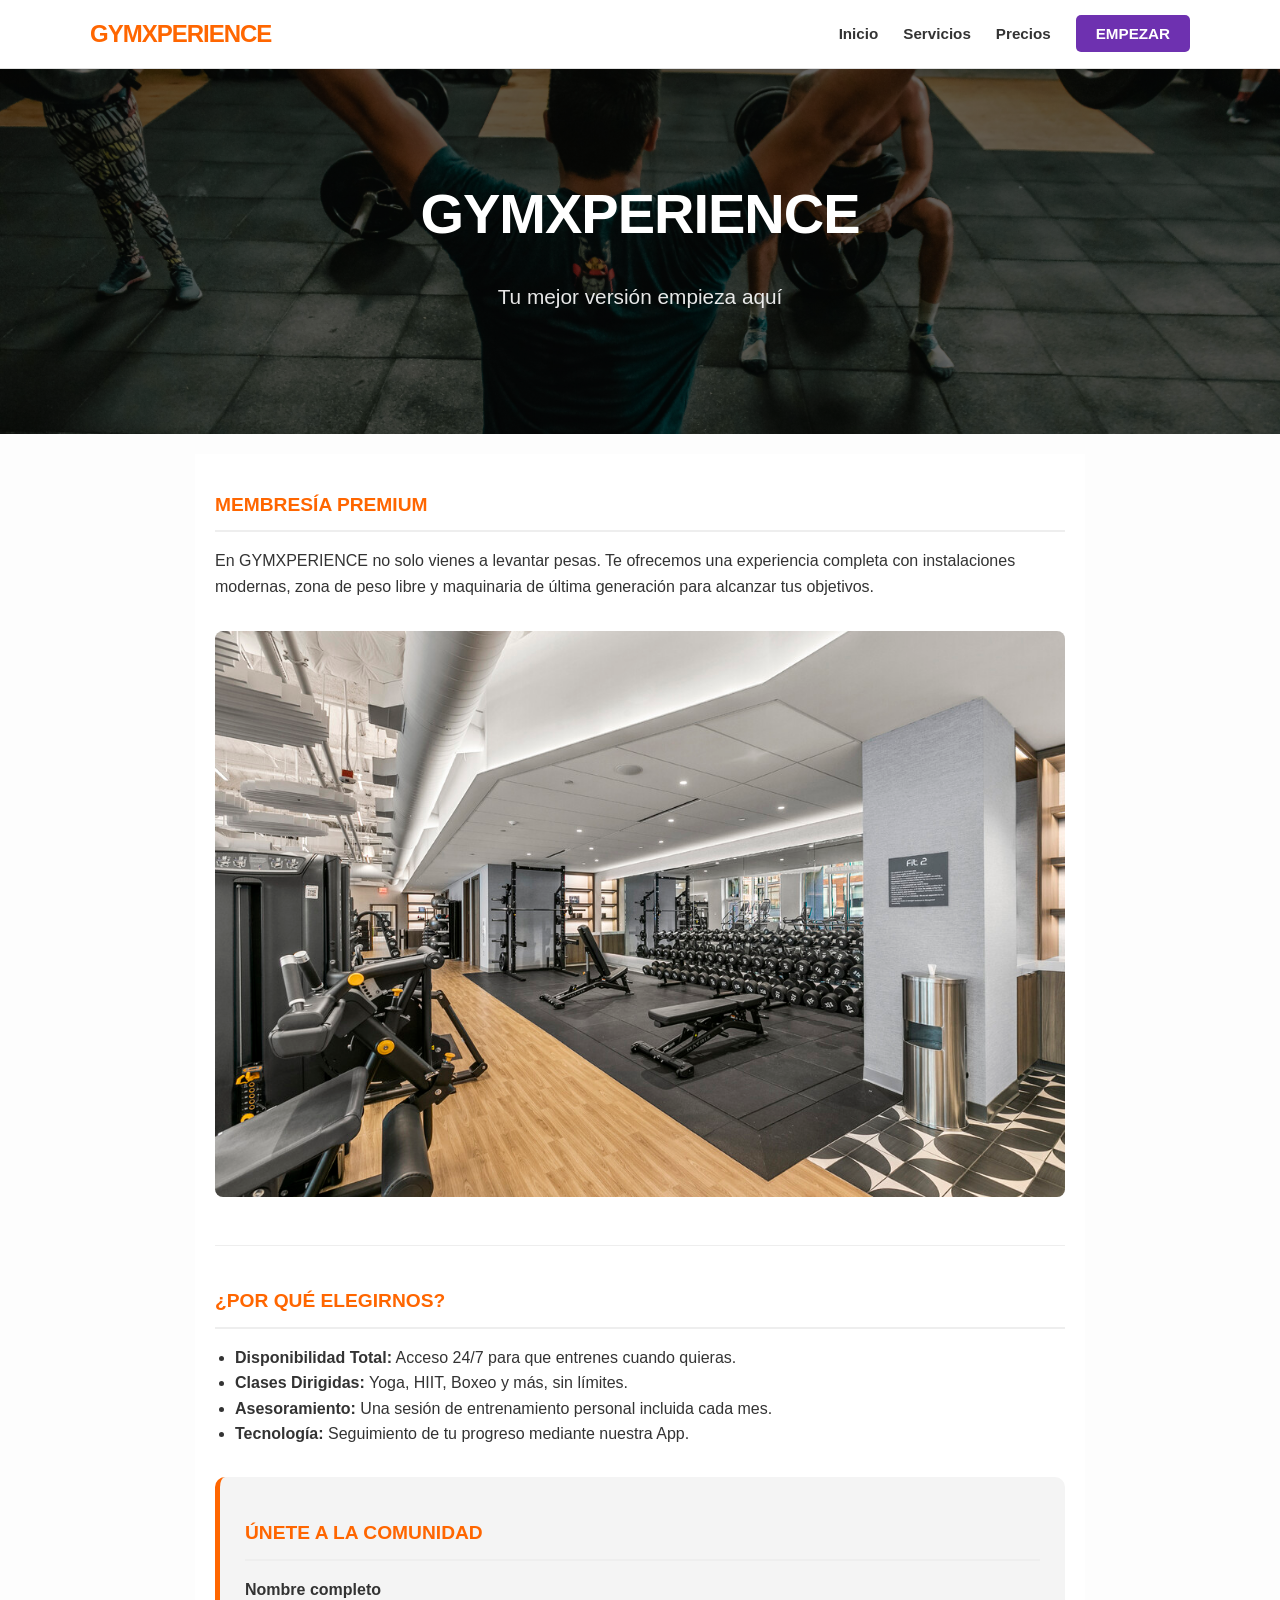
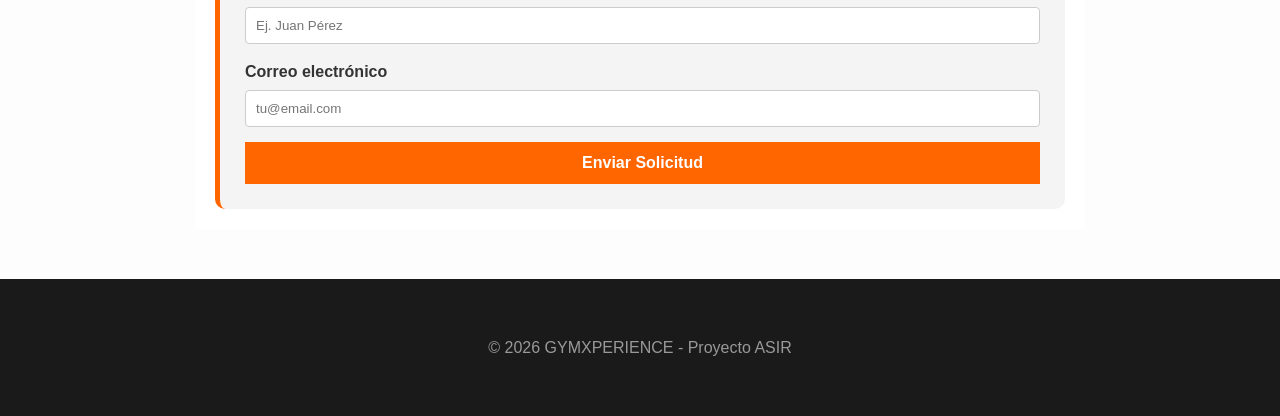
==== index.html @ 52060c1e "Refactor index.html structure and styles Updated header styles and removed unnecessary whitespace." ====
<!DOCTYPE html>
<html lang="es">
<head>
    <meta charset="UTF-8">
    <meta name="viewport" content="width=device-width, initial-scale=1.0">
    <title>GYMXPERIENCE | Entrena a otro nivel</title>
    <link rel="stylesheet" href="estilos.css">
</head>
<body>

    <nav class="navbar">
        <div class="nav-container">
            <a href="index.html" class="logo">GYMXPERIENCE</a>
            <ul class="nav-menu">
                <li><a href="index.html">Inicio</a></li>
                <li><a href="servicios.html">Servicios</a></li>
                <li><a href="tarifas.html">Precios</a></li>
                <li><a href="contacto.html" class="btn-nav">EMPEZAR</a></li>
            </ul>
        </div>
    </nav>

<header style="background: linear-gradient(rgba(0,0,0,0.6), rgba(0,0,0,0.6)), url('imagenes/1p.jpg') no-repeat center center/cover; padding: 100px 20px; text-align: center; color: white;">
    <h1 style="font-size: 3.5rem; margin: 0; font-weight: 900; letter-spacing: -1px; text-transform: uppercase;">GYMXPERIENCE</h1>
    <p style="font-size: 1.3rem; opacity: 0.9;">Tu mejor versión empieza aquí</p>
</header>
    <main class="main-content">
        
        <section id="sobre-nosotros">
            <h2>MEMBRESÍA PREMIUM</h2>
            <p>En GYMXPERIENCE no solo vienes a levantar pesas. Te ofrecemos una experiencia completa con instalaciones modernas, zona de peso libre y maquinaria de última generación para alcanzar tus objetivos.</p>
            <img src="imagenes/gym-interior.jpg" alt="Instalaciones" style="width: 100%; border-radius: 8px; margin-top: 15px;">
        </section>

        <hr style="margin: 40px 0; border: 0; border-top: 1px solid #eee;">

        <section id="beneficios">
            <h2>¿POR QUÉ ELEGIRNOS?</h2>
            <ul style="padding-left: 20px;">
                <li><strong>Disponibilidad Total:</strong> Acceso 24/7 para que entrenes cuando quieras.</li>
                <li><strong>Clases Dirigidas:</strong> Yoga, HIIT, Boxeo y más, sin límites.</li>
                <li><strong>Asesoramiento:</strong> Una sesión de entrenamiento personal incluida cada mes.</li>
                <li><strong>Tecnología:</strong> Seguimiento de tu progreso mediante nuestra App.</li>
            </ul>
        </section>

        <section class="registro" id="contacto">
            <h2>ÚNETE A LA COMUNIDAD</h2>
            <form action="#">
                <div class="campo">
                    <label>Nombre completo</label>
                    <input type="text" placeholder="Ej. Juan Pérez" required>
                </div>
                <div class="campo">
                    <label>Correo electrónico</label>
                    <input type="email" placeholder="tu@email.com" required>
                </div>
                <button type="submit">Enviar Solicitud</button>
            </form>
        </section>

    </main>

    <footer>
        <p>&copy; 2026 GYMXPERIENCE - Proyecto ASIR</p>
    </footer>

</body>
</html>
---- estilos.css ----
body {
    font-family: 'Helvetica', Arial, sans-serif;
    line-height: 1.6;
    margin: 0;
    padding: 0;
    color: #333;
    background-color: #fdfdfd;
}

.navbar {
    background-color: #ffffff;
    border-bottom: 1px solid #e0e0e0;
    padding: 15px 0;
    position: sticky; 
    top: 0;
    z-index: 1000;
}

.nav-container {
    max-width: 1100px;
    margin: 0 auto;
    display: flex;
    justify-content: space-between;
    align-items: center;
    padding: 0 20px;
}

.logo {
    font-size: 1.5rem;
    font-weight: 900;
    color: #ff6600; 
    text-decoration: none;
    letter-spacing: -1px;
}

.nav-menu {
    list-style: none;
    display: flex;
    align-items: center;
    margin: 0;
    padding: 0;
}

.nav-menu li {
    margin-left: 25px;
}

.nav-menu a {
    text-decoration: none;
    color: #333;
    font-weight: 600;
    font-size: 0.95rem;
    transition: 0.3s;
}

.nav-menu a:hover {
    color: #ff6600;
}

.btn-nav {
    background-color: #6e31b0; 
    color: white !important;
    padding: 10px 20px;
    border-radius: 5px;
    text-transform: uppercase;
}

.btn-nav:hover {
    background-color: #56258d;
    transform: translateY(-2px);
}

header {
    background: linear-gradient(135deg, #1a1a1a 0%, #333 100%);
    color: #fff;
    padding: 3rem 1rem;
    text-align: center;
}

header h1 {
    margin: 0;
    font-size: 2.5rem;
    letter-spacing: 2px;
}

.main-content {
    max-width: 850px;
    margin: 20px auto;
    padding: 20px;
    background: white;
}

h2 {
    color: #ff6600;
    text-transform: uppercase;
    font-size: 1.2rem;
    border-bottom: 2px solid #eee;
    padding-bottom: 10px;
}

table {
    width: 100%;
    border-collapse: collapse;
    margin: 20px 0;
    background: white;
}

th {
    background-color: #ff6600;
    color: white;
    text-align: left;
}

td, th {
    padding: 12px;    border: 1px solid #eee;
}

.registro {
    background: #f4f4f4;
    padding: 25px;
    border-radius: 10px;
    border-left: 5px solid #ff6600;
    margin-top: 30px;
}

.campo {
    margin-bottom: 15px;
}

label {
    display: block;
    font-weight: bold;
    margin-bottom: 5px;
}

input, select {
    width: 100%;
    padding: 10px;
    border: 1px solid #ccc;
    border-radius: 4px;
    box-sizing: border-box;
}

button {
    background: #ff6600;
    color: white;
    border: none;
    padding: 12px 25px;
    font-weight: bold;
    cursor: pointer;
    transition: 0.3s;
    width: 100%;
    font-size: 1rem;
}

button:hover {
    background: #333;
}

footer {
    text-align: center;
    padding: 40px 20px;
    background-color: #1a1a1a;
    color: #999;
    margin-top: 50px;
}
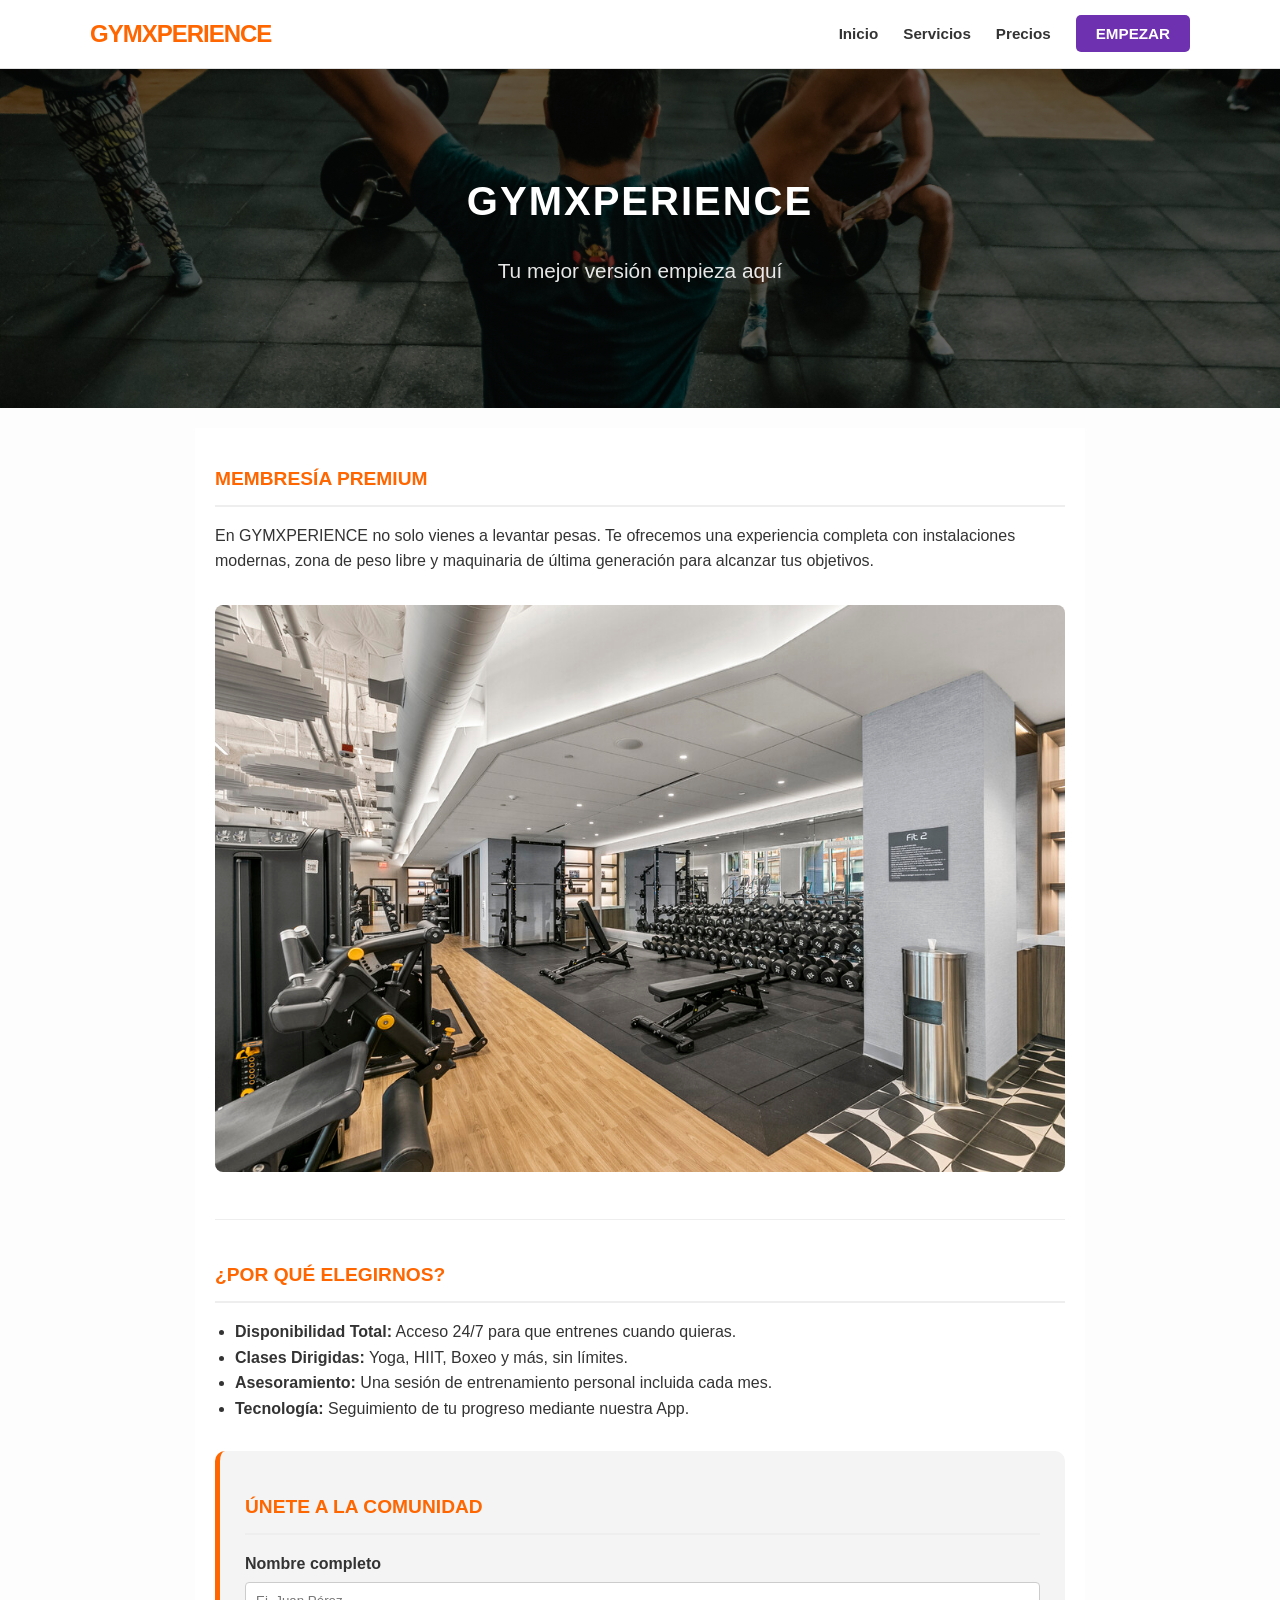
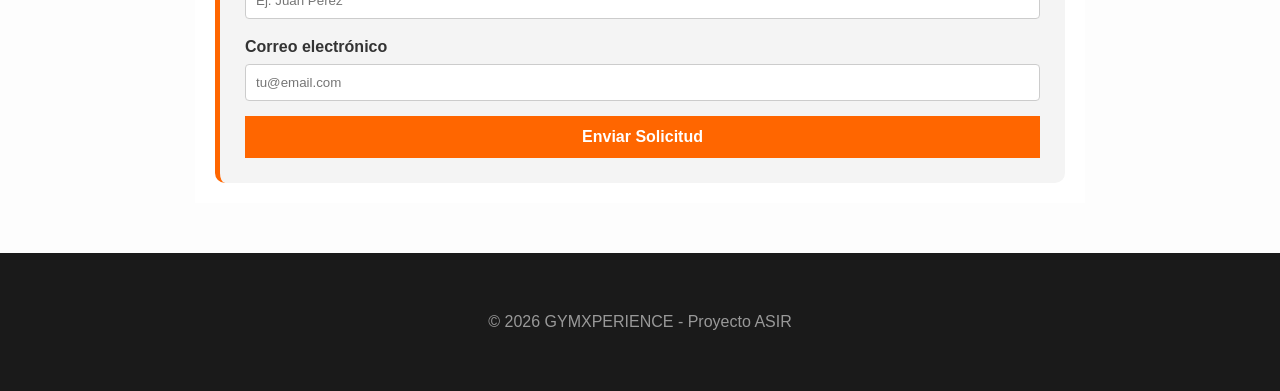
==== commit 71e50914: "Update index.html" ====
--- a/index.html
+++ b/index.html
@@ -21,7 +21,7 @@
     </nav>
 
 <header style="background: linear-gradient(rgba(0,0,0,0.6), rgba(0,0,0,0.6)), url('imagenes/1p.jpg') no-repeat center center/cover; padding: 100px 20px; text-align: center; color: white;">
-    <h1 style="font-size: 3.5rem; margin: 0; font-weight: 900; letter-spacing: -1px; text-transform: uppercase;">GYMXPERIENCE</h1>
+    <h1>GYMXPERIENCE</h1>
     <p style="font-size: 1.3rem; opacity: 0.9;">Tu mejor versión empieza aquí</p>
 </header>
     <main class="main-content">
@@ -89,3 +89,4 @@
 
 
 
+
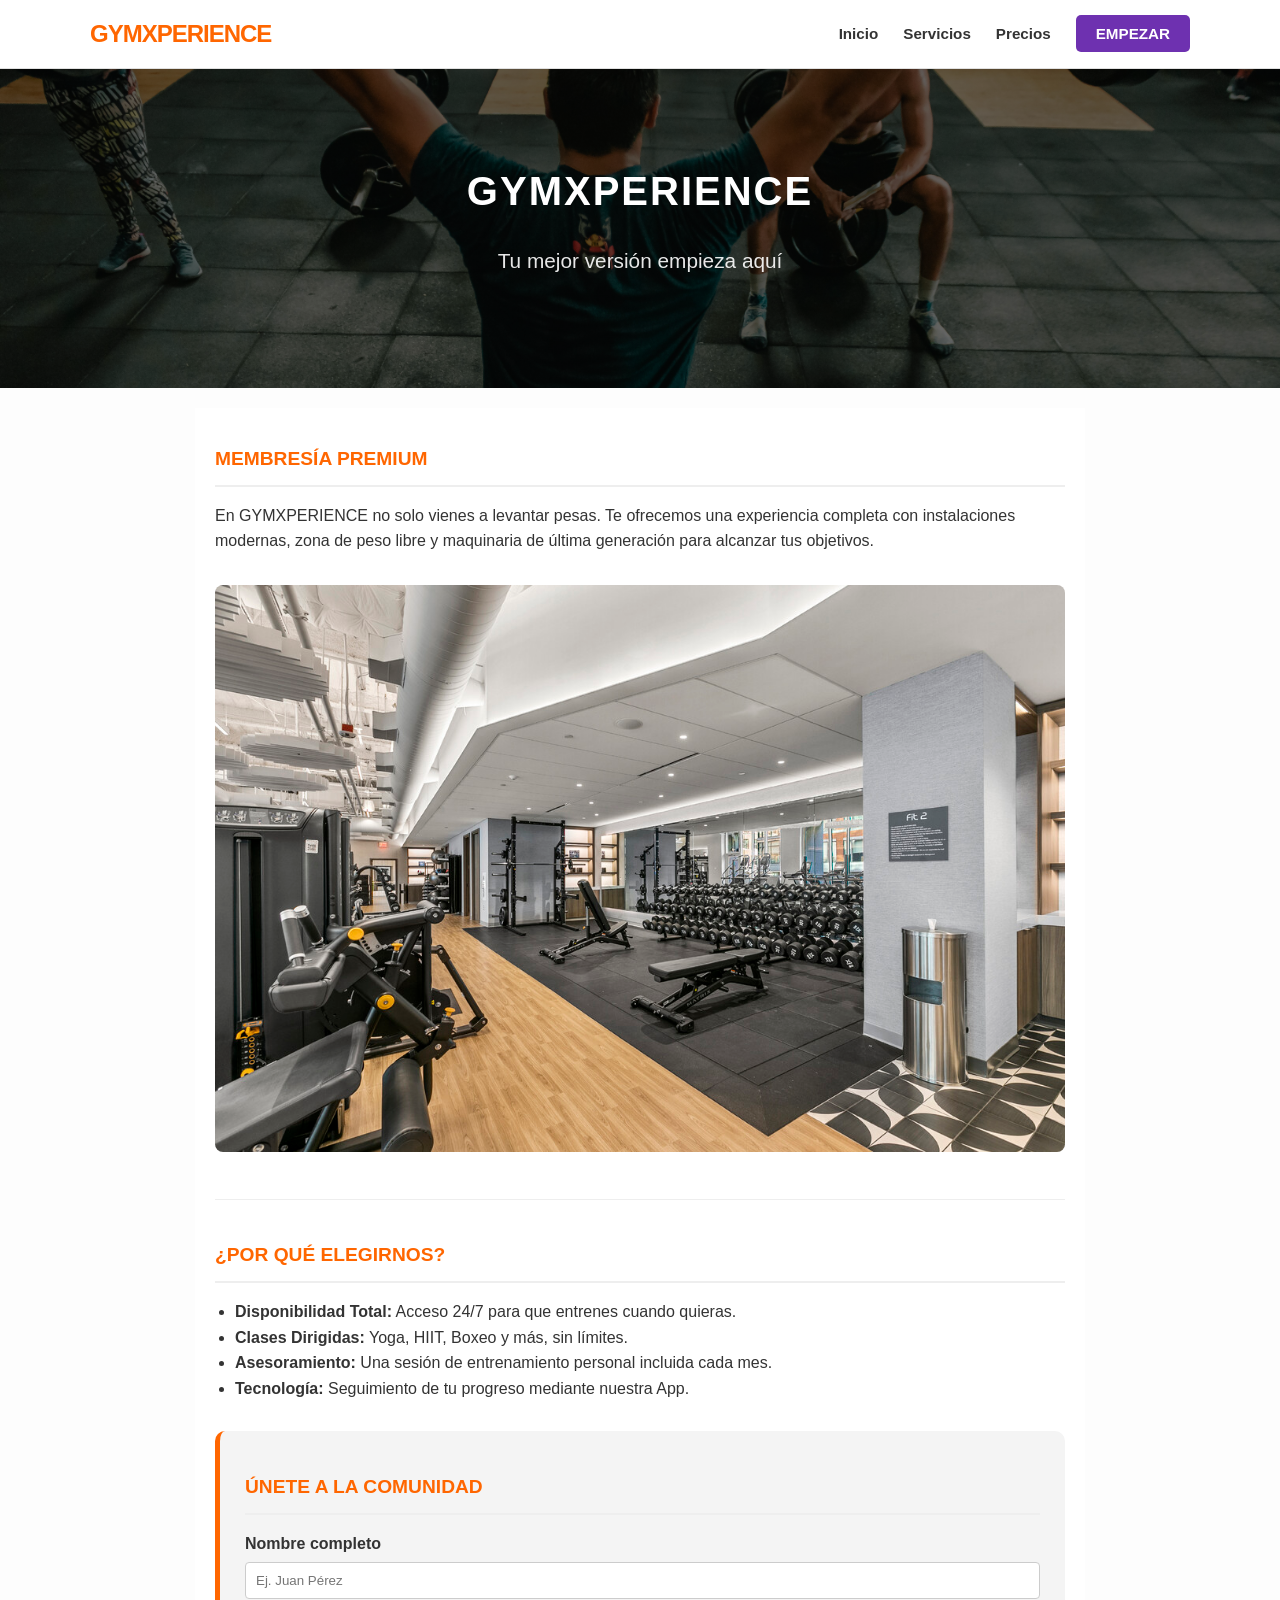
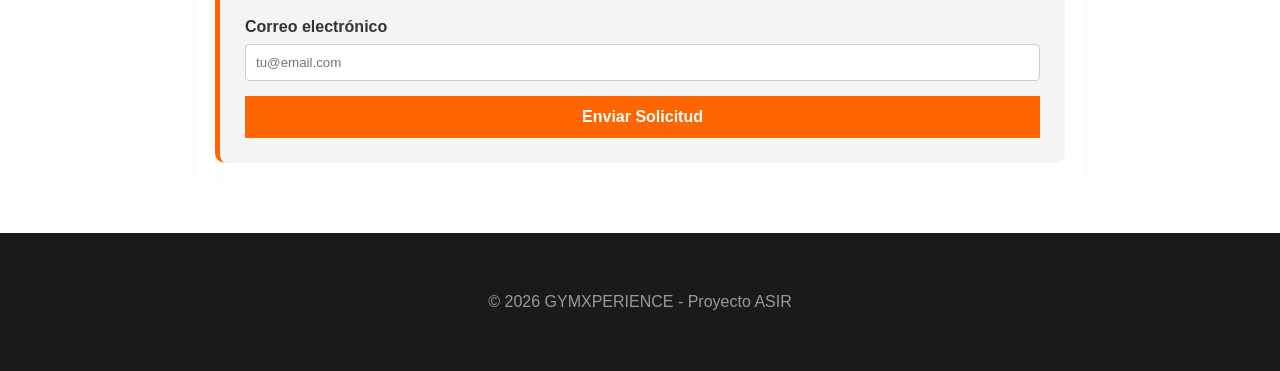
==== commit 40270469: "Refactor index.html structure and styles Adjusted header padding and cleaned up HTML structure." ====
--- a/index.html
+++ b/index.html
@@ -20,7 +20,7 @@
         </div>
     </nav>
 
-<header style="background: linear-gradient(rgba(0,0,0,0.6), rgba(0,0,0,0.6)), url('imagenes/1p.jpg') no-repeat center center/cover; padding: 100px 20px; text-align: center; color: white;">
+<header style="background: linear-gradient(rgba(0,0,0,0.6), rgba(0,0,0,0.6)), url('imagenes/1p.jpg') no-repeat center center/cover; padding: 90px 20px; text-align: center; color: white;">
     <h1>GYMXPERIENCE</h1>
     <p style="font-size: 1.3rem; opacity: 0.9;">Tu mejor versión empieza aquí</p>
 </header>
@@ -90,3 +90,4 @@
 
 
 
+
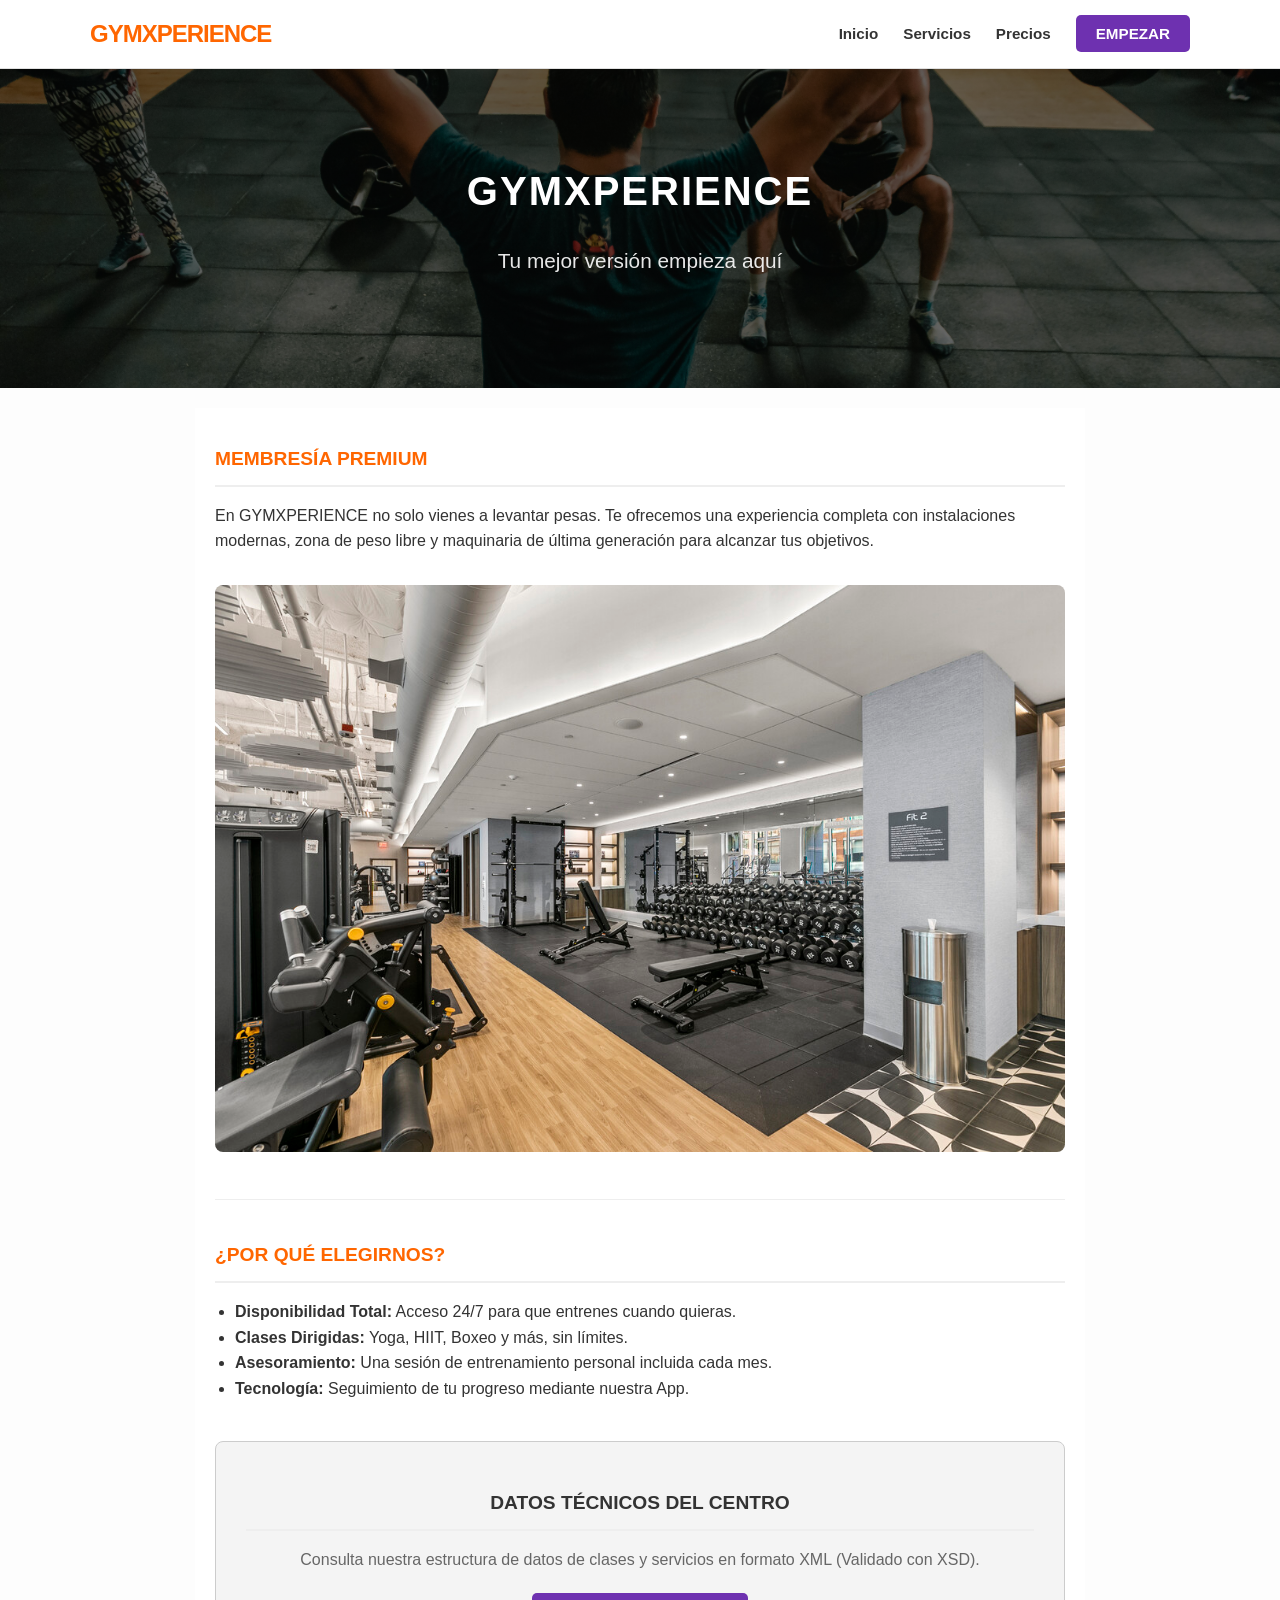
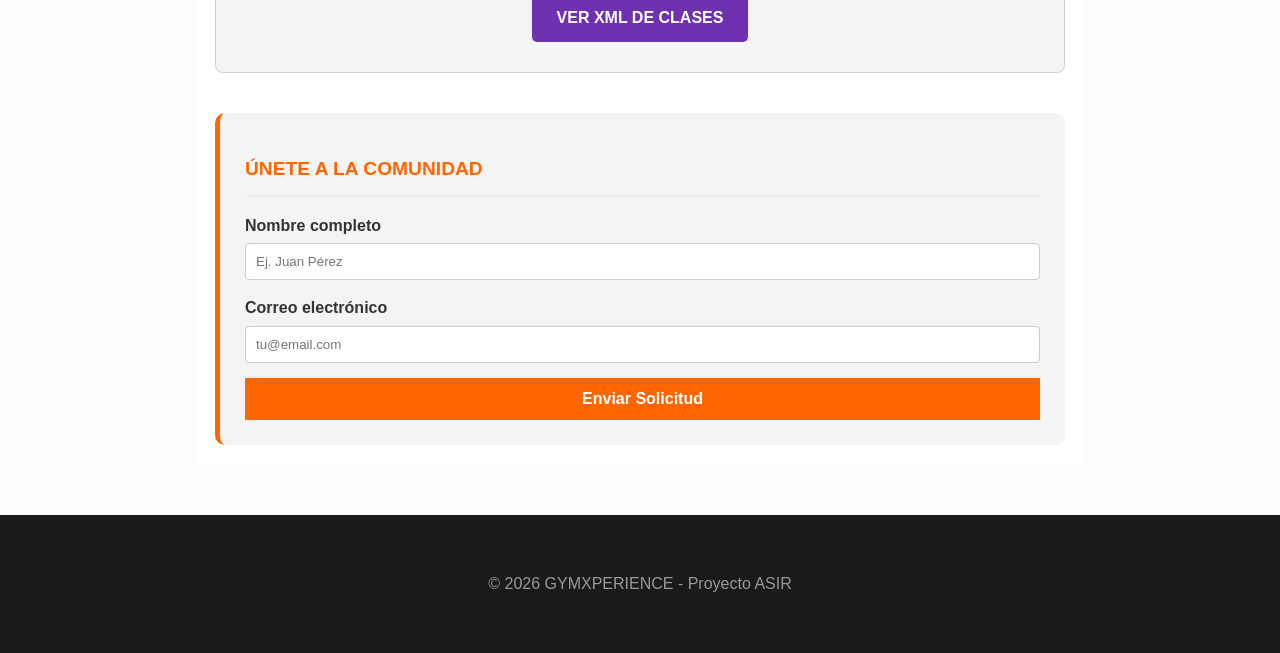
==== commit a126a4e4: "Update index.html" ====
--- a/index.html
+++ b/index.html
@@ -20,10 +20,11 @@
         </div>
     </nav>
 
-<header style="background: linear-gradient(rgba(0,0,0,0.6), rgba(0,0,0,0.6)), url('imagenes/1p.jpg') no-repeat center center/cover; padding: 90px 20px; text-align: center; color: white;">
-    <h1>GYMXPERIENCE</h1>
-    <p style="font-size: 1.3rem; opacity: 0.9;">Tu mejor versión empieza aquí</p>
-</header>
+    <header style="background: linear-gradient(rgba(0,0,0,0.6), rgba(0,0,0,0.6)), url('imagenes/1p.jpg') no-repeat center center/cover; padding: 90px 20px; text-align: center; color: white;">
+        <h1>GYMXPERIENCE</h1>
+        <p style="font-size: 1.3rem; opacity: 0.9;">Tu mejor versión empieza aquí</p>
+    </header>
+
     <main class="main-content">
         
         <section id="sobre-nosotros">
@@ -42,6 +43,15 @@
                 <li><strong>Asesoramiento:</strong> Una sesión de entrenamiento personal incluida cada mes.</li>
                 <li><strong>Tecnología:</strong> Seguimiento de tu progreso mediante nuestra App.</li>
             </ul>
+        </section>
+
+        <section id="horarios-xml" style="margin: 40px 0; background: #f4f4f4; padding: 30px; border-radius: 8px; text-align: center; border: 1px solid #ccc;">
+            <h2 style="color: #333;">DATOS TÉCNICOS DEL CENTRO</h2>
+            <p style="color: #666;">Consulta nuestra estructura de datos de clases y servicios en formato XML (Validado con XSD).</p>
+            
+            <div style="margin-top: 20px;">
+                <a href="clases.xml" target="_blank" style="background: #6e31b0; color: white; padding: 12px 25px; text-decoration: none; border-radius: 5px; font-weight: bold; display: inline-block;">VER XML DE CLASES</a>
+            </div>
         </section>
 
         <section class="registro" id="contacto">
@@ -91,3 +101,4 @@
 
 
 
+
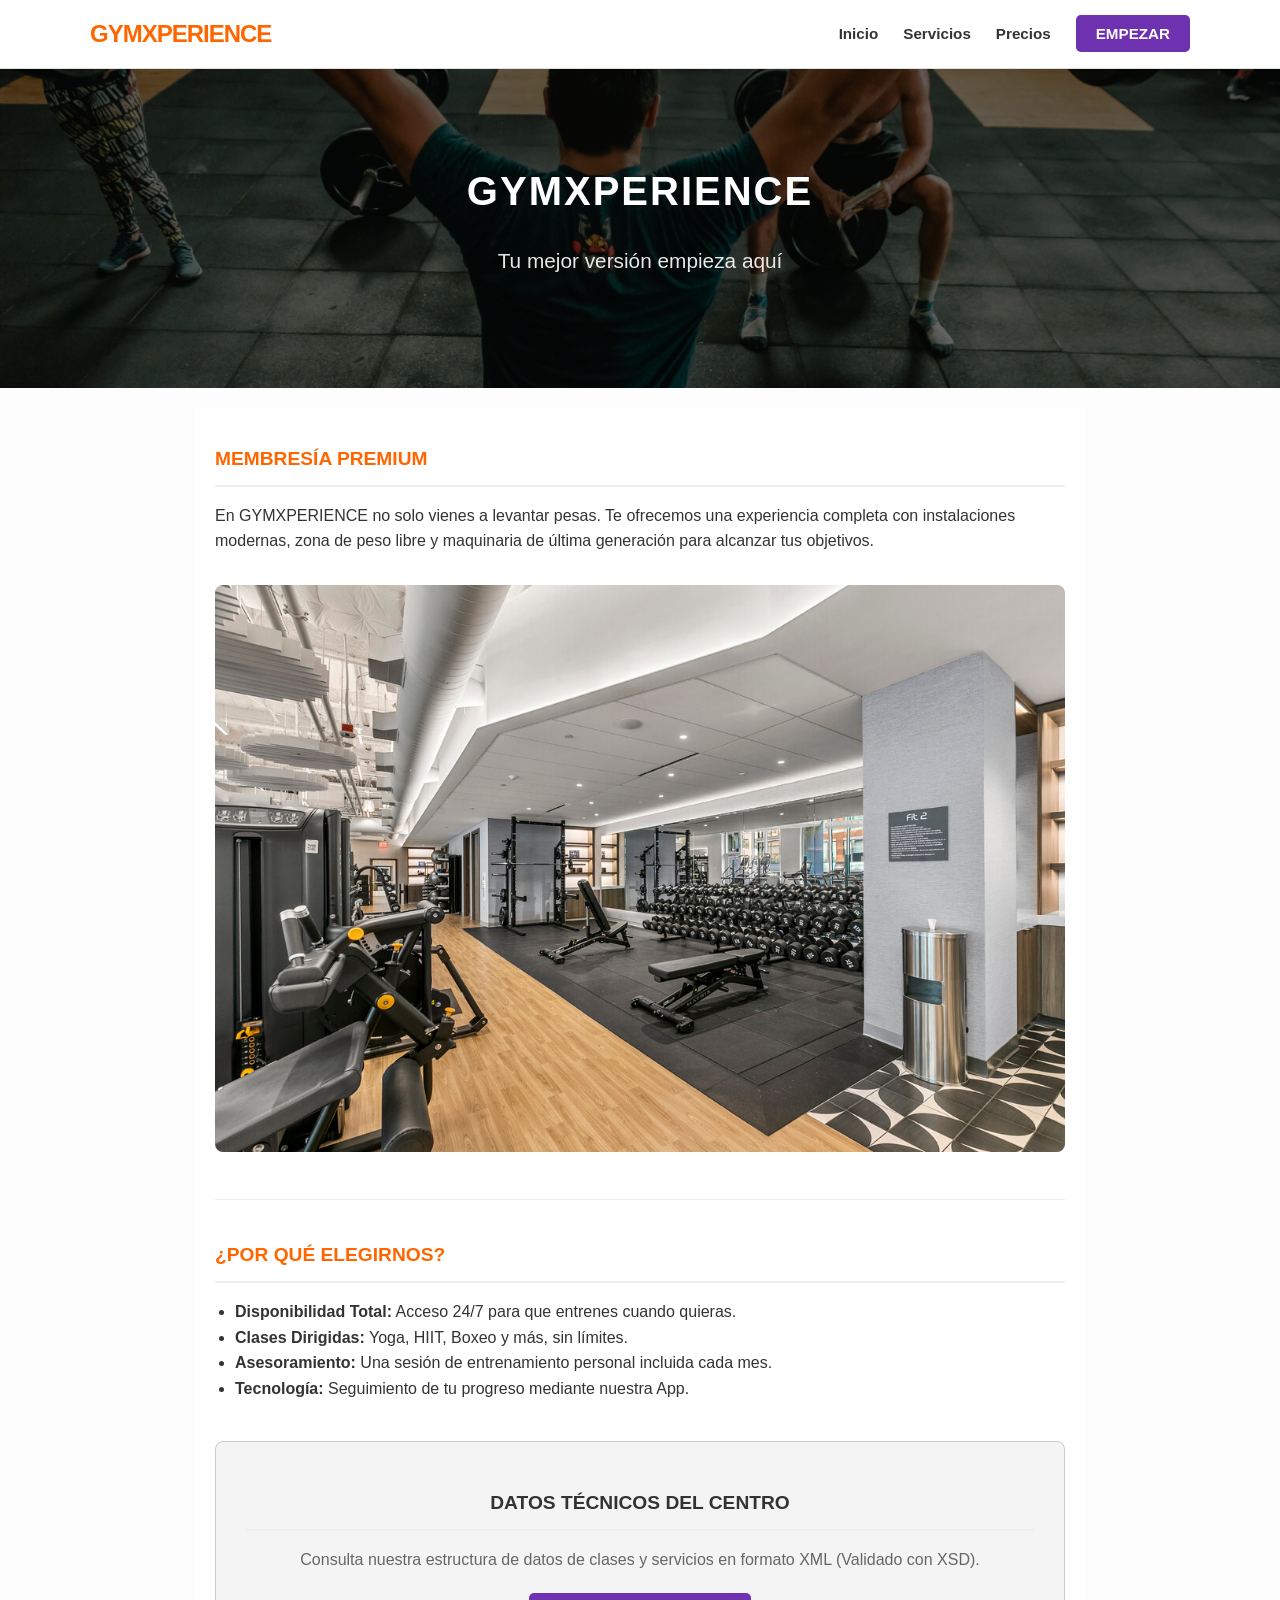
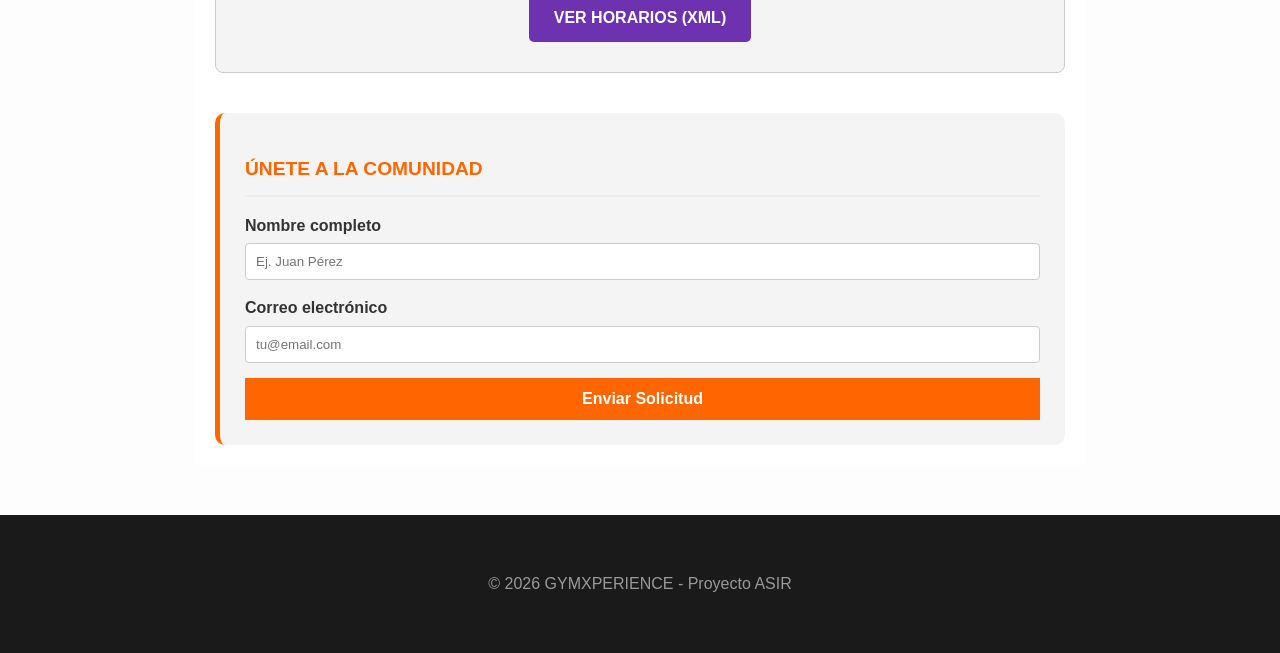
==== commit 311522cc: "Update index.html" ====
--- a/index.html
+++ b/index.html
@@ -50,7 +50,7 @@
             <p style="color: #666;">Consulta nuestra estructura de datos de clases y servicios en formato XML (Validado con XSD).</p>
             
             <div style="margin-top: 20px;">
-                <a href="clases.xml" target="_blank" style="background: #6e31b0; color: white; padding: 12px 25px; text-decoration: none; border-radius: 5px; font-weight: bold; display: inline-block;">VER XML DE CLASES</a>
+<a href="servicios.xml" target="_blank" style="background: #6e31b0; color: white; padding: 12px 25px; text-decoration: none; border-radius: 5px; font-weight: bold; display: inline-block;">VER HORARIOS (XML)</a>
             </div>
         </section>
 
@@ -102,3 +102,4 @@
 
 
 
+
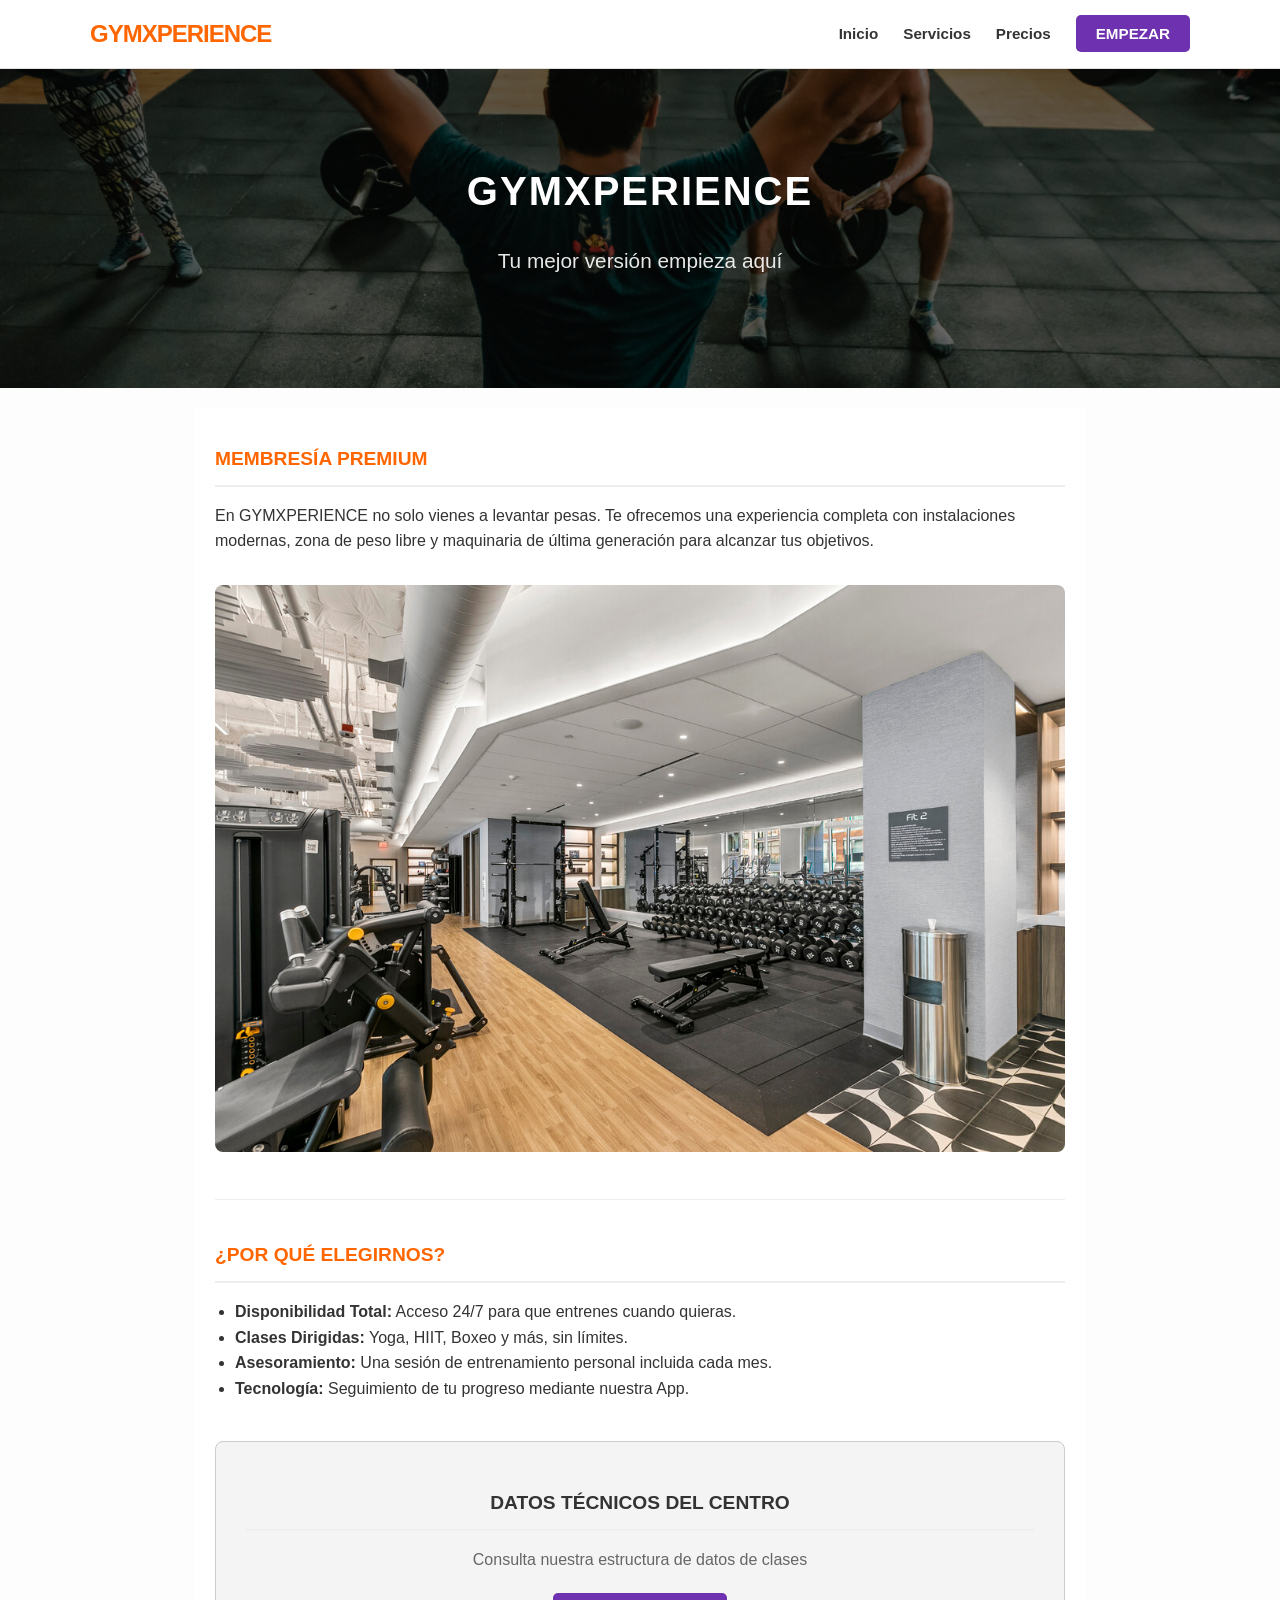
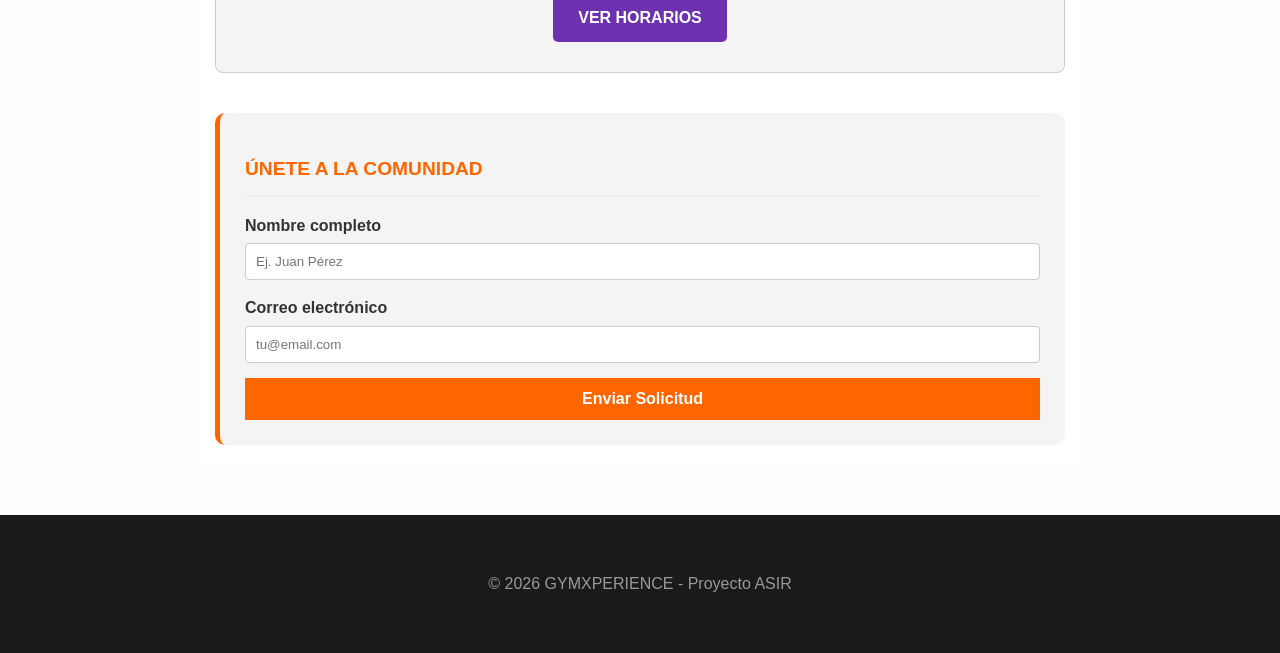
==== commit 0fdd0187: "Update index.html" ====
--- a/index.html
+++ b/index.html
@@ -45,14 +45,16 @@
             </ul>
         </section>
 
-        <section id="horarios-xml" style="margin: 40px 0; background: #f4f4f4; padding: 30px; border-radius: 8px; text-align: center; border: 1px solid #ccc;">
-            <h2 style="color: #333;">DATOS TÉCNICOS DEL CENTRO</h2>
-            <p style="color: #666;">Consulta nuestra estructura de datos de clases y servicios en formato XML (Validado con XSD).</p>
-            
-            <div style="margin-top: 20px;">
-<a href="servicios.xml" target="_blank" style="background: #6e31b0; color: white; padding: 12px 25px; text-decoration: none; border-radius: 5px; font-weight: bold; display: inline-block;">VER HORARIOS (XML)</a>
-            </div>
-        </section>
+<section id="horarios-xml" style="margin: 40px 0; background: #f4f4f4; padding: 30px; border-radius: 8px; text-align: center; border: 1px solid #ccc;">
+    <h2 style="color: #333;">DATOS TÉCNICOS DEL CENTRO</h2>
+    <p style="color: #666;">Consulta nuestra estructura de datos de clases</p>
+    
+    <div style="margin-top: 20px;">
+        <a href="servicios.xml" target="_blank" style="background: #6e31b0; color: white; padding: 12px 25px; text-decoration: none; border-radius: 5px; font-weight: bold; display: inline-block;">
+            VER HORARIOS 
+        </a>
+    </div>
+</section>
 
         <section class="registro" id="contacto">
             <h2>ÚNETE A LA COMUNIDAD</h2>
@@ -103,3 +105,5 @@
 
 
 
+
+
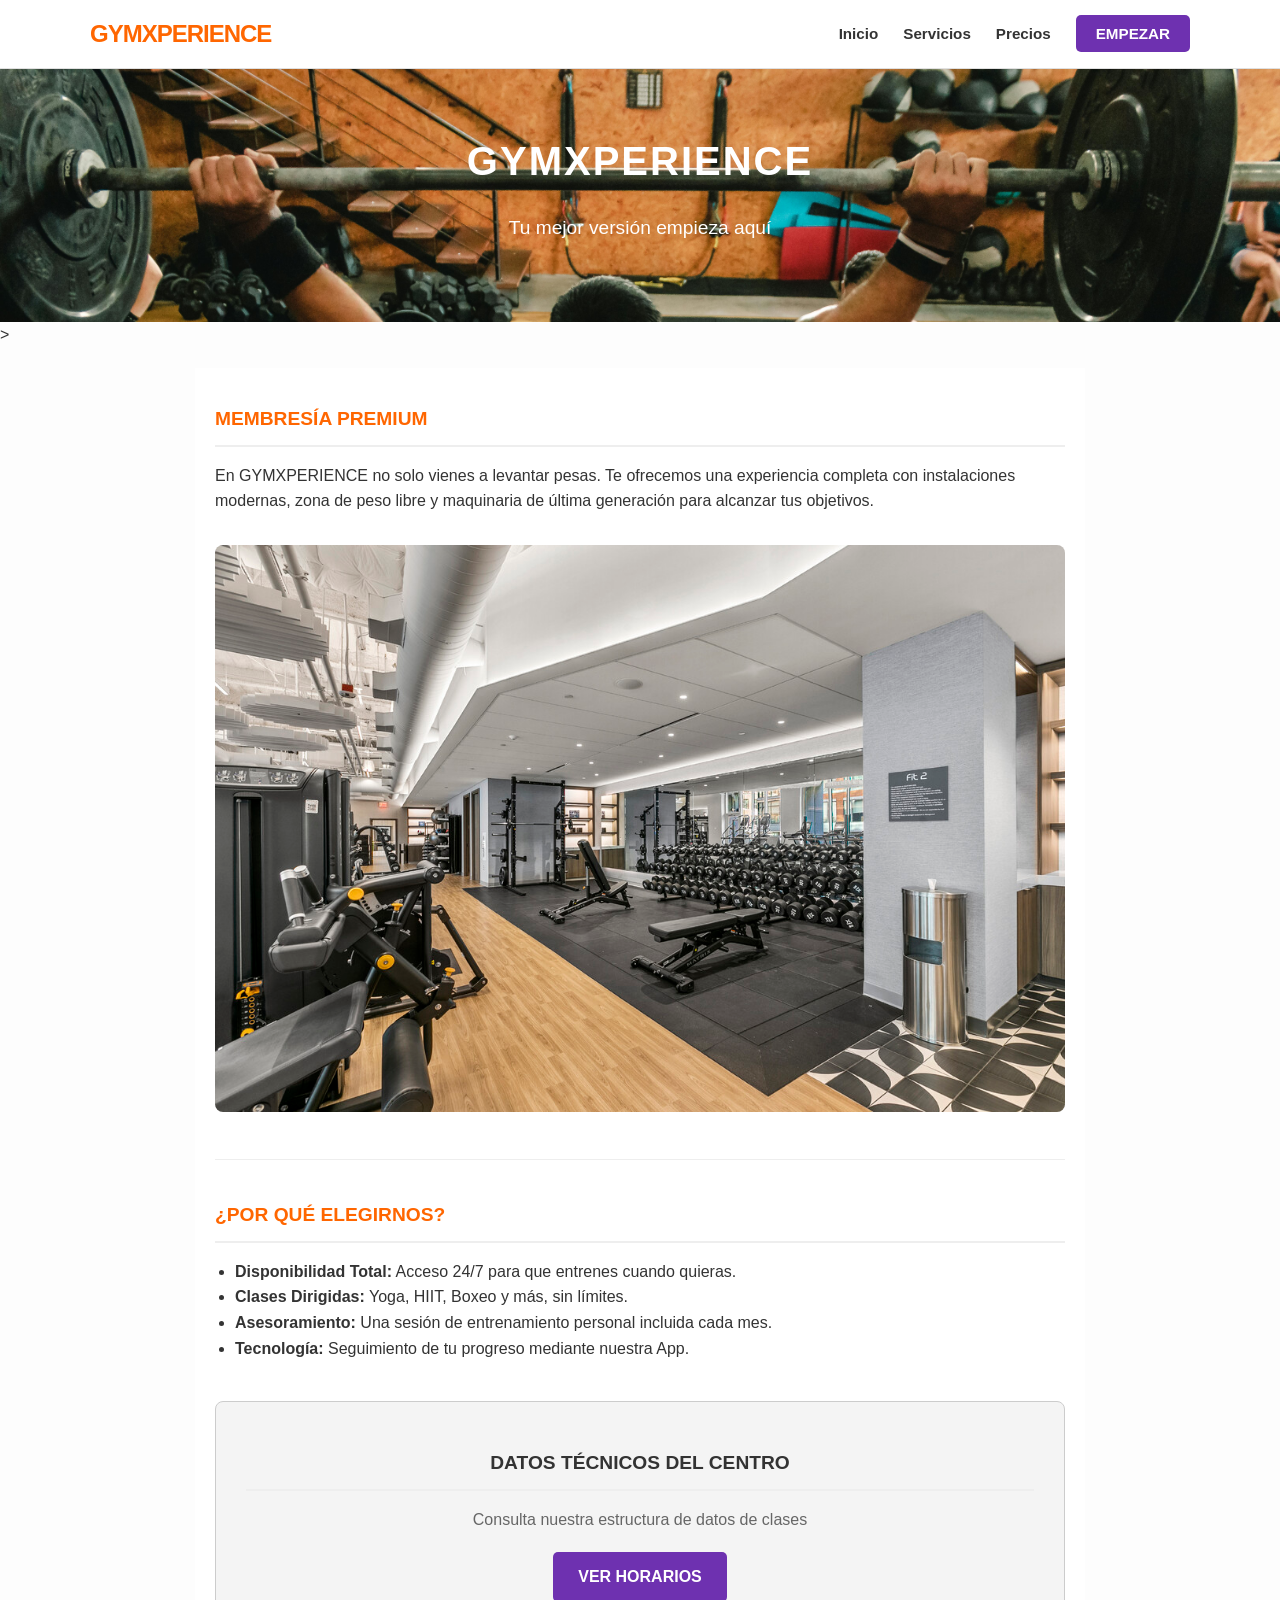
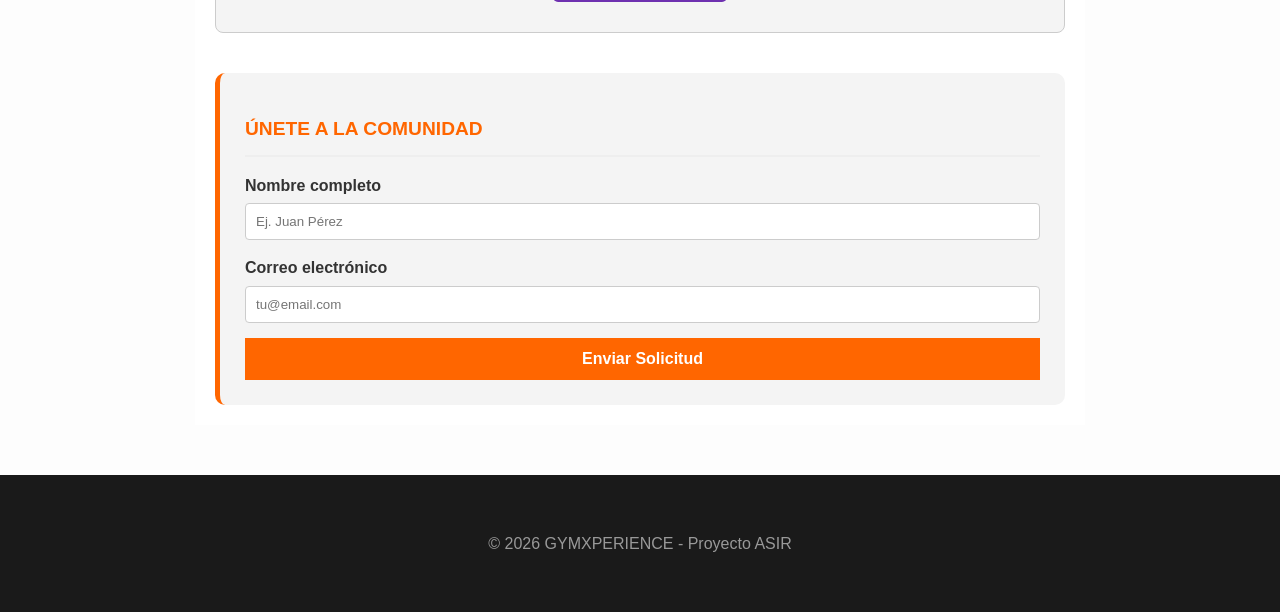
==== commit fd1a3af2: "Update index.html" ====
--- a/index.html
+++ b/index.html
@@ -20,10 +20,10 @@
         </div>
     </nav>
 
-    <header style="background: linear-gradient(rgba(0,0,0,0.6), rgba(0,0,0,0.6)), url('imagenes/1p.jpg') no-repeat center center/cover; padding: 90px 20px; text-align: center; color: white;">
-        <h1>GYMXPERIENCE</h1>
-        <p style="font-size: 1.3rem; opacity: 0.9;">Tu mejor versión empieza aquí</p>
-    </header>
+<header style="background-image: url('imagenes/1p.jpg'); background-color: #333; background-size: cover; padding: 60px 10px; text-align: center; color: white;">
+    <h1>GYMXPERIENCE</h1>
+    <p style="font-size: 1.2rem;">Tu mejor versión empieza aquí</p>
+</header>>
 
     <main class="main-content">
         
@@ -107,3 +107,4 @@
 
 
 
+
